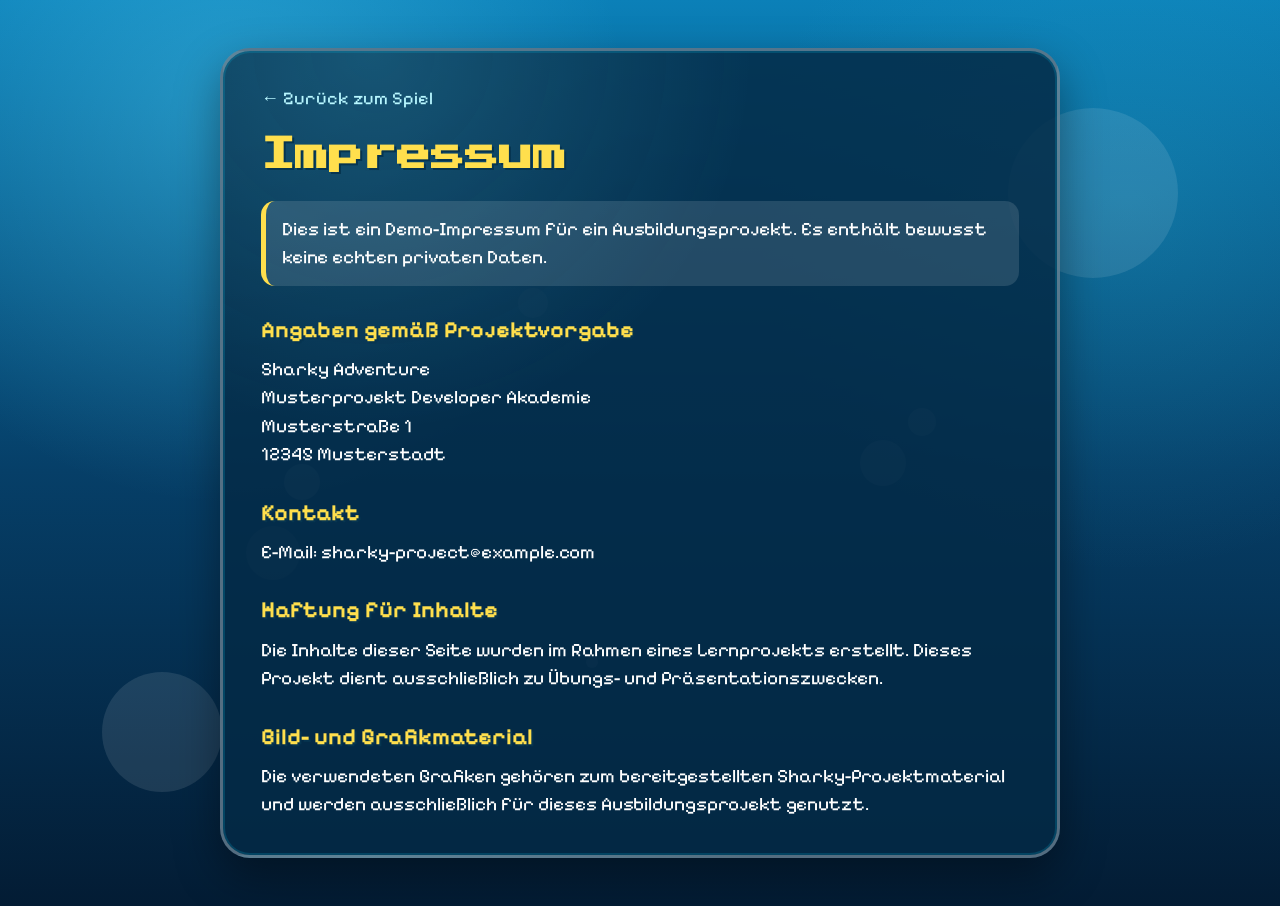
==== impressum.html @ 42eb4ef2 "add: css, endboss, poison, coin, attacks, enemies, menu" ====
<!doctype html>
<html lang="de">
  <head>
    <meta charset="UTF-8" />
    <meta name="viewport" content="width=device-width, initial-scale=1.0" />

    <title>Impressum | Sharky</title>

    <link rel="icon" type="image/png" href="img/1.Sharkie/3.Swim/1.png" />
    <link rel="stylesheet" href="style.css" />
  </head>

  <body class="impressum-page">
    <main class="impressum-wrapper">
      <section class="impressum-card">
        <a class="back-link" href="index.html">← Zurück zum Spiel</a>

        <h1>Impressum</h1>

        <p class="notice">
          Dies ist ein Demo-Impressum für ein Ausbildungsprojekt. Es enthält
          bewusst keine echten privaten Daten.
        </p>

        <h2>Angaben gemäß Projektvorgabe</h2>

        <p>
          Sharky Adventure<br />
          Musterprojekt Developer Akademie<br />
          Musterstraße 1<br />
          12345 Musterstadt
        </p>

        <h2>Kontakt</h2>

        <p>E-Mail: sharky-project@example.com</p>

        <h2>Haftung für Inhalte</h2>

        <p>
          Die Inhalte dieser Seite wurden im Rahmen eines Lernprojekts erstellt.
          Dieses Projekt dient ausschließlich zu Übungs- und
          Präsentationszwecken.
        </p>

        <h2>Bild- und Grafikmaterial</h2>

        <p>
          Die verwendeten Grafiken gehören zum bereitgestellten
          Sharky-Projektmaterial und werden ausschließlich für dieses
          Ausbildungsprojekt genutzt.
        </p>
      </section>
    </main>
  </body>
</html>
---- style.css ----
@import url("./css/base.css");
@import url("./css/layout.css");
@import url("./css/buttons.css");
@import url("./css/game.css");
@import url("./css/dialogs.css");
@import url("./css/impressum.css");
@import url("./css/mobile.css");
@import url("./css/fullscreen.css");

.d-none {
  display: none;
}
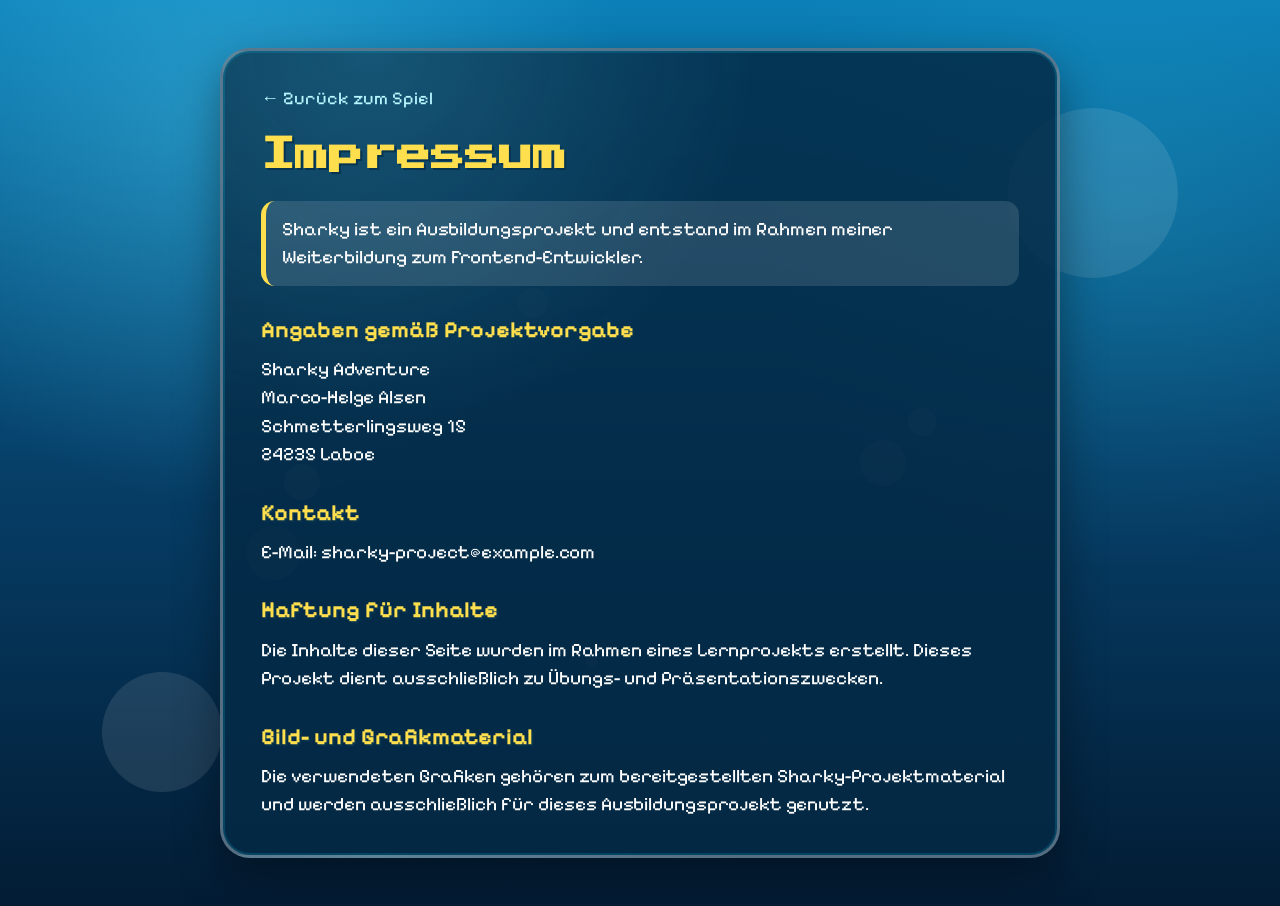
==== commit 54d652e7: "fix: apply final Sharky feedback" ====
--- a/impressum.html
+++ b/impressum.html
@@ -18,17 +18,17 @@
         <h1>Impressum</h1>
 
         <p class="notice">
-          Dies ist ein Demo-Impressum für ein Ausbildungsprojekt. Es enthält
-          bewusst keine echten privaten Daten.
+          Sharky ist ein Ausbildungsprojekt und entstand im Rahmen meiner
+          Weiterbildung zum Frontend-Entwickler.
         </p>
 
         <h2>Angaben gemäß Projektvorgabe</h2>
 
         <p>
           Sharky Adventure<br />
-          Musterprojekt Developer Akademie<br />
-          Musterstraße 1<br />
-          12345 Musterstadt
+          Marco-Helge Alsen<br />
+          Schmetterlingsweg 15<br />
+          24235 Laboe
         </p>
 
         <h2>Kontakt</h2>
